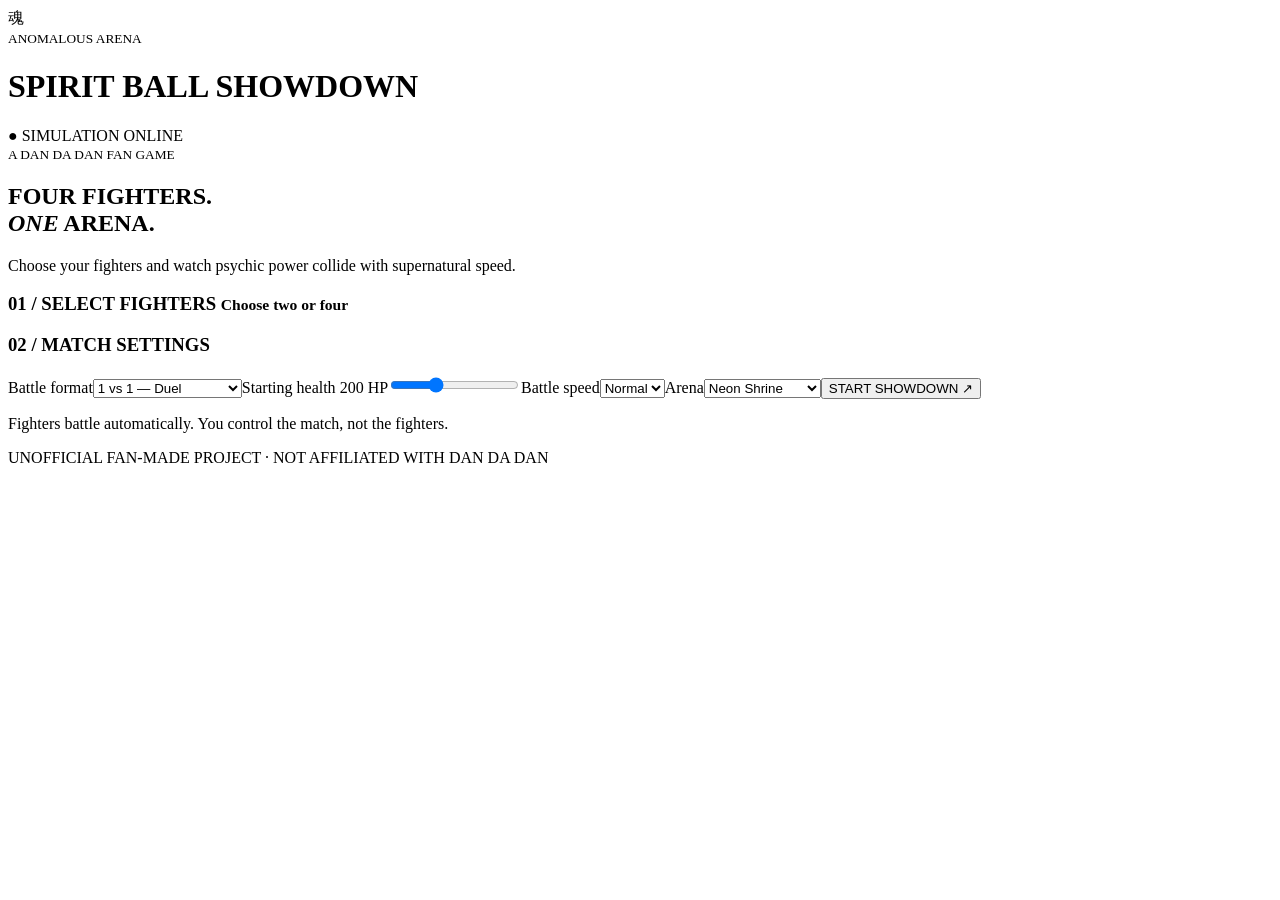
==== index.html @ b34b2144 "Add Spirit Ball Showdown game files" ====
<!doctype html>
<html lang="en"><head><meta charset="utf-8"><meta name="viewport" content="width=device-width,initial-scale=1"><title>Dandadan: Spirit Ball Showdown</title><link rel="stylesheet" href="style.css"></head>
<body><header><div class="mark">魂</div><div><small>ANOMALOUS ARENA</small><h1>SPIRIT BALL <b>SHOWDOWN</b></h1></div><span class="online">● SIMULATION ONLINE</span></header>
<main><section id="setup"><div class="intro"><small>A DAN DA DAN FAN GAME</small><h2>FOUR FIGHTERS.<br><em>ONE</em> ARENA.</h2><p>Choose your fighters and watch psychic power collide with supernatural speed.</p></div><div class="columns"><article><h3>01 / SELECT FIGHTERS <small>Choose two or four</small></h3><div id="roster" class="roster"></div></article><article class="settings"><h3>02 / MATCH SETTINGS</h3><label>Battle format<select id="mode"><option value="duel">1 vs 1 — Duel</option><option value="teams">2 vs 2 — Team Clash</option><option value="free">4-way — Free for All</option></select></label><label>Starting health <output id="hpout">200 HP</output><input id="hp" type="range" min="100" max="400" step="50" value="200"></label><label>Battle speed<select id="speed"><option value="1">Normal</option><option value="1.35">Fast</option><option value=".75">Chill</option></select></label><label>Arena<select id="arenaStyle"><option value="neon">Neon Shrine</option><option value="school">Midnight School</option><option value="cosmic">Cosmic Rift</option></select></label><button id="start" class="primary">START SHOWDOWN ↗</button><p class="hint">Fighters battle automatically. You control the match, not the fighters.</p></article></div></section>
<section id="battle" hidden><div class="bar"><div><small>LIVE MATCH</small><h2 id="matchTitle">SPIRIT CLASH</h2></div><nav><button id="pause">Ⅱ PAUSE</button><button id="restart">↻ RESTART</button><button id="back">← FIGHTERS</button></nav></div><div class="arena"><canvas id="game" width="1100" height="620"></canvas><div id="result" hidden><div><small>BATTLE COMPLETE</small><h2 id="winner">WINNER!</h2><p id="summary"></p><button id="rematch" class="primary">REMATCH ↻</button></div></div></div><div id="stats" class="stats"></div><p id="callout">The fighters are entering the arena...</p></section></main>
<footer>UNOFFICIAL FAN-MADE PROJECT · NOT AFFILIATED WITH DAN DA DAN</footer><script src="game.js"></script></body></html>
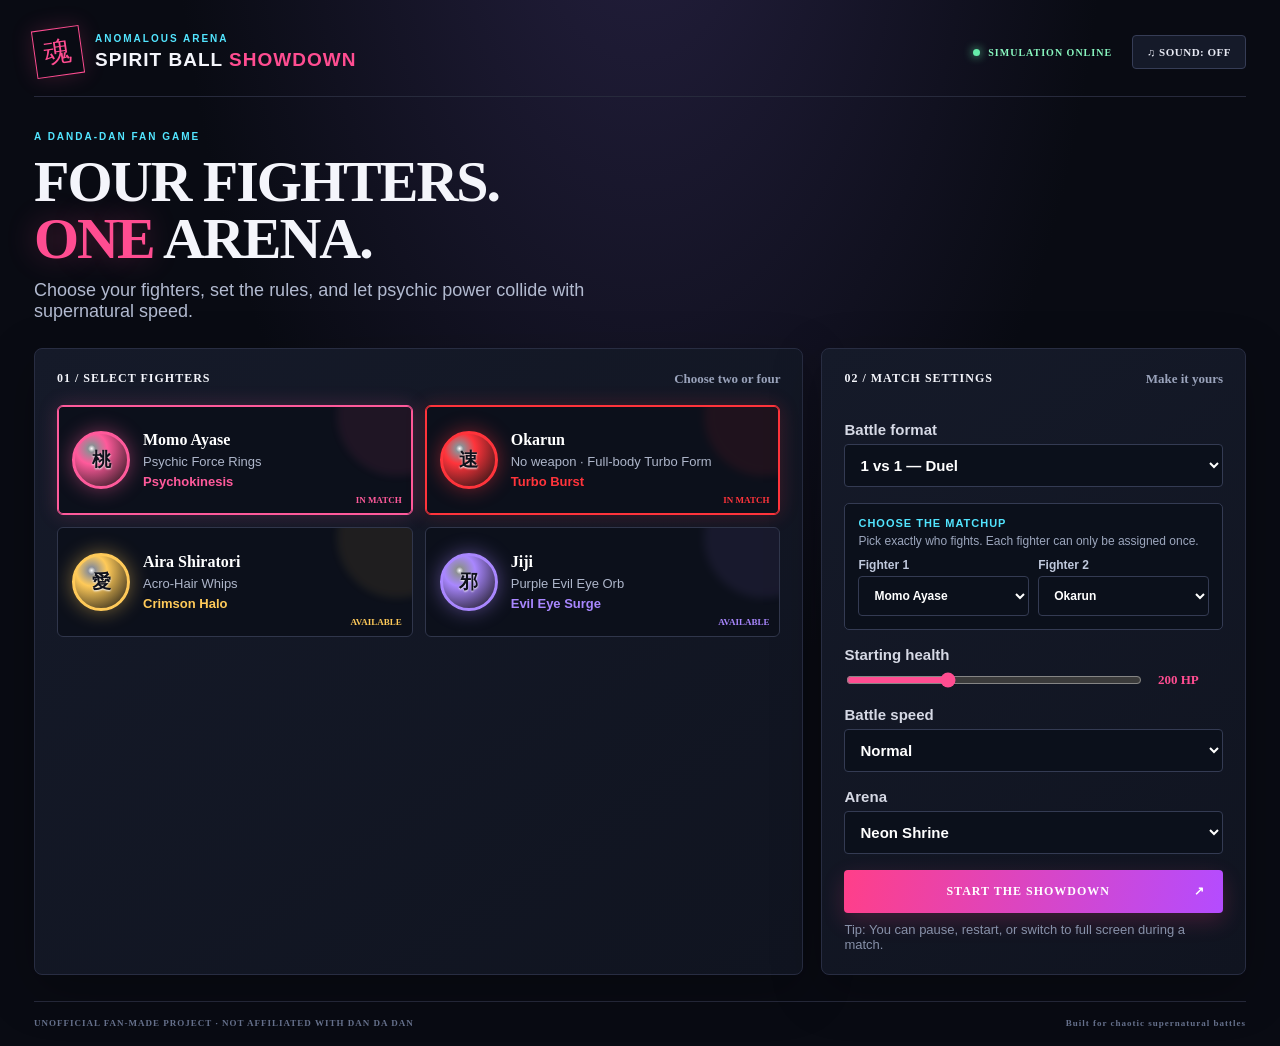
==== commit 09595e93: "Publish updated standalone game as GitHub Pages homepage" ====
--- a/index.html
+++ b/index.html
@@ -1,6 +1,324 @@
 <!doctype html>
-<html lang="en"><head><meta charset="utf-8"><meta name="viewport" content="width=device-width,initial-scale=1"><title>Dandadan: Spirit Ball Showdown</title><link rel="stylesheet" href="style.css"></head>
-<body><header><div class="mark">魂</div><div><small>ANOMALOUS ARENA</small><h1>SPIRIT BALL <b>SHOWDOWN</b></h1></div><span class="online">● SIMULATION ONLINE</span></header>
-<main><section id="setup"><div class="intro"><small>A DAN DA DAN FAN GAME</small><h2>FOUR FIGHTERS.<br><em>ONE</em> ARENA.</h2><p>Choose your fighters and watch psychic power collide with supernatural speed.</p></div><div class="columns"><article><h3>01 / SELECT FIGHTERS <small>Choose two or four</small></h3><div id="roster" class="roster"></div></article><article class="settings"><h3>02 / MATCH SETTINGS</h3><label>Battle format<select id="mode"><option value="duel">1 vs 1 — Duel</option><option value="teams">2 vs 2 — Team Clash</option><option value="free">4-way — Free for All</option></select></label><label>Starting health <output id="hpout">200 HP</output><input id="hp" type="range" min="100" max="400" step="50" value="200"></label><label>Battle speed<select id="speed"><option value="1">Normal</option><option value="1.35">Fast</option><option value=".75">Chill</option></select></label><label>Arena<select id="arenaStyle"><option value="neon">Neon Shrine</option><option value="school">Midnight School</option><option value="cosmic">Cosmic Rift</option></select></label><button id="start" class="primary">START SHOWDOWN ↗</button><p class="hint">Fighters battle automatically. You control the match, not the fighters.</p></article></div></section>
-<section id="battle" hidden><div class="bar"><div><small>LIVE MATCH</small><h2 id="matchTitle">SPIRIT CLASH</h2></div><nav><button id="pause">Ⅱ PAUSE</button><button id="restart">↻ RESTART</button><button id="back">← FIGHTERS</button></nav></div><div class="arena"><canvas id="game" width="1100" height="620"></canvas><div id="result" hidden><div><small>BATTLE COMPLETE</small><h2 id="winner">WINNER!</h2><p id="summary"></p><button id="rematch" class="primary">REMATCH ↻</button></div></div></div><div id="stats" class="stats"></div><p id="callout">The fighters are entering the arena...</p></section></main>
-<footer>UNOFFICIAL FAN-MADE PROJECT · NOT AFFILIATED WITH DAN DA DAN</footer><script src="game.js"></script></body></html>+<html lang="en">
+<head>
+<meta charset="utf-8">
+<meta name="viewport" content="width=device-width, initial-scale=1">
+<title>Dandadan: Spirit Ball Showdown</title>
+<style>
+*{box-sizing:border-box} :root{--bg:#090b13;--panel:#111522;--line:#282d42;--muted:#9aa3bb;--white:#f4f5fb;--pink:#ff4d91;--cyan:#52e5ff;--gold:#ffc857}
+body{margin:0;background:radial-gradient(ellipse at 50% -20%,#252040 0,#090b13 52%);color:var(--white);font-family:'Rajdhani',sans-serif;min-height:100vh}
+button,select,input{font:inherit}button{cursor:pointer}.app-shell{max-width:1500px;margin:auto;padding:24px 34px 18px}.topbar{display:flex;justify-content:space-between;align-items:center;border-bottom:1px solid #272a3c;padding:4px 0 20px}.brand{display:flex;gap:13px;align-items:center}.brand-mark{width:48px;height:48px;border:1px solid var(--pink);display:grid;place-items:center;color:var(--pink);font-size:28px;transform:rotate(-8deg);box-shadow:0 0 22px #ff4d9130}.eyebrow{font:700 10px 'Orbitron',sans-serif;letter-spacing:2px;color:var(--cyan)}h1,h2,p{margin:0}h1{font:900 19px 'Orbitron',sans-serif;letter-spacing:1px;margin-top:5px}h1 span{color:var(--pink)}.top-actions{display:flex;align-items:center;gap:20px}.live-dot{font:700 10px 'Orbitron';letter-spacing:1px;color:#89f7c0}.live-dot:before{content:"";display:inline-block;width:7px;height:7px;border-radius:50%;background:#66edaa;margin-right:8px;box-shadow:0 0 10px #66edaa}.ghost-btn{background:#151a29;border:1px solid #363d56;color:#e7e9f3;padding:10px 14px;font:700 11px 'Orbitron';letter-spacing:.5px;border-radius:4px}.ghost-btn:hover{border-color:var(--cyan);color:var(--cyan)}main{padding:34px 0 26px}.intro{margin-bottom:26px}.intro h2{font:900 clamp(34px,5vw,58px)/.98 'Orbitron';letter-spacing:-2px;margin:12px 0}.intro h2 em{font-style:normal;color:var(--pink);text-shadow:0 0 30px #ff4d9155}.intro p{font-size:18px;color:#b2bad0;max-width:600px}.setup-grid{display:grid;grid-template-columns:1.45fr .8fr;gap:18px}.setup-card{background:linear-gradient(145deg,#151a29,#101420);border:1px solid var(--line);padding:22px;border-radius:8px;box-shadow:0 15px 50px #0004}.section-heading{display:flex;justify-content:space-between;align-items:center;margin-bottom:18px;font:700 12px 'Orbitron';letter-spacing:1px}.section-heading small{font:600 13px 'Rajdhani';letter-spacing:0;color:var(--muted)}.fighter-grid{display:grid;grid-template-columns:repeat(2,minmax(0,1fr));gap:12px}.fighter-card{--accent:#fff;position:relative;text-align:left;display:flex;align-items:center;gap:13px;min-height:110px;padding:14px;background:#0c101b;border:1px solid #30364b;border-radius:6px;color:white;transition:.2s;overflow:hidden}.fighter-card:after{content:"";position:absolute;width:120px;height:120px;border-radius:50%;right:-45px;top:-50px;background:var(--accent);opacity:.08;filter:blur(4px)}.fighter-card.selected{border-color:var(--accent);box-shadow:inset 0 0 0 1px var(--accent),0 0 20px color-mix(in srgb,var(--accent),transparent 80%)}.fighter-orb{width:58px;height:58px;flex:none;border-radius:50%;display:grid;place-items:center;background:radial-gradient(circle at 32% 28%,white 0,#fff8 7%,var(--accent) 30%,#111 100%);border:3px solid var(--accent);box-shadow:0 0 20px color-mix(in srgb,var(--accent),transparent 55%);font:900 19px 'Orbitron';color:#10121c;text-shadow:0 1px 2px #fff}.fighter-info{position:relative;z-index:1}.fighter-info strong{display:block;font:700 16px 'Orbitron';margin-bottom:5px}.fighter-info small{color:#aeb6ca;font-size:13px;display:block}.fighter-info .power-name{color:var(--accent);font-weight:700;margin-top:5px}.select-mark{position:absolute;right:10px;bottom:9px;color:var(--accent);font:700 10px 'Orbitron'}.settings-card{display:flex;flex-direction:column;gap:16px}.settings-card label{display:block;color:#d6d9e5;font-weight:700;font-size:15px}.settings-card select{display:block;width:100%;margin-top:6px;background:#0b101b;color:white;border:1px solid #343b53;padding:11px;border-radius:4px}.range-row{display:flex;align-items:center;gap:14px;margin-top:7px}.range-row input{flex:1;accent-color:var(--pink)}.range-row output{font:700 13px 'Orbitron';color:var(--pink);min-width:65px}.primary-btn{border:0;border-radius:4px;background:linear-gradient(100deg,#ff3f89,#b44cff);color:white;padding:14px 18px;font:900 12px 'Orbitron';letter-spacing:1px;box-shadow:0 8px 22px #ff3f8933}.primary-btn:hover{filter:brightness(1.15);transform:translateY(-1px)}.primary-btn span{float:right}.hint{color:#8791a9;font-size:13px;margin-top:-7px}.hidden{display:none!important}.battle-toolbar{display:flex;justify-content:space-between;align-items:center;margin-bottom:15px}.battle-toolbar h2{font:900 22px 'Orbitron';margin-top:6px}.battle-controls{display:flex;gap:8px}.arena-wrap{position:relative;border:1px solid #333951;border-radius:7px;overflow:hidden;background:#070a13;box-shadow:0 20px 70px #0008}.arena-wrap canvas{display:block;width:100%;height:auto;aspect-ratio:1100/620}.countdown{position:absolute;inset:0;display:grid;place-items:center;font:900 110px 'Orbitron';color:white;text-shadow:0 0 35px var(--pink);background:#05071266}.fighter-status{display:grid;grid-template-columns:repeat(4,1fr);gap:10px;margin-top:13px}.status-card{background:#131827;border:1px solid #30364b;border-radius:5px;padding:10px 12px}.status-head{display:flex;justify-content:space-between;align-items:center;font:700 12px 'Orbitron';margin-bottom:8px}.hp-track{height:8px;background:#2a3042;border-radius:20px;overflow:hidden}.hp-fill{height:100%;border-radius:20px;transition:width .15s}.status-meta{display:flex;justify-content:space-between;color:#9ca6bd;font-size:12px;margin-top:6px}.battle-footer{display:flex;align-items:center;gap:20px;color:#a6afc4;font-size:12px;margin-top:12px}.battle-footer span:last-child{margin-left:auto;color:#e2e5ef}.legend-dot{display:inline-block;width:7px;height:7px;border-radius:50%;margin-right:6px}.hit{background:#ff507e}.power{background:#59e9ff}.result-overlay{position:absolute;inset:0;background:#050711d9;display:grid;place-items:center;backdrop-filter:blur(5px)}.result-card{text-align:center;background:#131827;border:1px solid #55506e;padding:36px 46px;border-radius:8px;box-shadow:0 0 60px #b44cff30}.result-card h2{font:900 clamp(26px,5vw,48px) 'Orbitron';color:var(--gold);margin:12px 0}.result-card p{color:#b4bdd0;margin-bottom:20px}.result-card .ghost-btn{margin-left:8px}footer{border-top:1px solid #272a3c;padding-top:16px;display:flex;justify-content:space-between;color:#65708b;font:600 9px 'Orbitron';letter-spacing:1px}
+@media(max-width:850px){.app-shell{padding:18px}.setup-grid{grid-template-columns:1fr}.top-actions .live-dot{display:none}.fighter-status{grid-template-columns:repeat(2,1fr)}.battle-toolbar{align-items:flex-start;gap:12px;flex-direction:column}.battle-controls{flex-wrap:wrap}.battle-footer{flex-wrap:wrap}.battle-footer span:last-child{margin-left:0;width:100%}}
+@media(max-width:520px){.fighter-grid{grid-template-columns:1fr}.topbar{align-items:flex-start}.brand-mark{width:38px;height:38px}.brand h1{font-size:14px}.top-actions{gap:5px}.top-actions .ghost-btn{font-size:9px;padding:8px}.app-shell{padding:14px}.setup-card{padding:15px}.section-heading small{font-size:11px}.result-card{padding:25px 16px}.result-card .ghost-btn{margin:8px 0 0}footer{gap:8px;flex-direction:column}}
+
+.matchup-picker{padding:13px;background:#0b101b;border:1px solid #343b53;border-radius:5px}.matchup-title{font:700 11px Orbitron,sans-serif;letter-spacing:1px;color:var(--cyan);margin-bottom:5px}.matchup-help{font-size:12px;color:#9ca6bd;margin-bottom:10px}.matchup-slots{display:grid;grid-template-columns:1fr 1fr;gap:9px}.matchup-slot label{font-size:12px!important;color:#bfc8dc!important}.matchup-slot select{margin-top:4px!important}.fighter-card{cursor:default}.fighter-card .select-mark{font-size:9px}.fighter-card.selected{border-color:var(--accent)}@media(max-width:520px){.matchup-slots{grid-template-columns:1fr}}
+
+</style>
+</head>
+<body>
+<div class="app-shell">
+  <header class="topbar">
+    <div class="brand"><span class="brand-mark">魂</span><div><div class="eyebrow">ANOMALOUS ARENA</div><h1>SPIRIT BALL <span>SHOWDOWN</span></h1></div></div>
+    <div class="top-actions"><span class="live-dot">SIMULATION ONLINE</span><button id="soundBtn" class="ghost-btn" aria-pressed="false">♫ SOUND: OFF</button></div>
+  </header>
+
+  <main>
+    <section id="setupPanel" class="setup-panel">
+      <div class="intro">
+        <div class="eyebrow">A DANDA-DAN FAN GAME</div>
+        <h2>FOUR FIGHTERS.<br><em>ONE</em> ARENA.</h2>
+        <p>Choose your fighters, set the rules, and let psychic power collide with supernatural speed.</p>
+      </div>
+      <div class="setup-grid">
+        <div class="setup-card">
+          <div class="section-heading"><span>01 / SELECT FIGHTERS</span><small>Choose two or four</small></div>
+          <div id="fighterGrid" class="fighter-grid"></div>
+        </div>
+        <div class="setup-card settings-card">
+          <div class="section-heading"><span>02 / MATCH SETTINGS</span><small>Make it yours</small></div>
+          <label>Battle format<select id="modeSelect"><option value="1v1">1 vs 1 — Duel</option><option value="2v2">2 vs 2 — Team Clash</option><option value="ffa">4-way — Free for All</option></select></label>
+          <div class="matchup-picker"><div class="matchup-title">CHOOSE THE MATCHUP</div><p class="matchup-help">Pick exactly who fights. Each fighter can only be assigned once.</p><div id="matchupSlots" class="matchup-slots"></div></div>
+          <label>Starting health <div class="range-row"><input id="healthInput" type="range" min="100" max="400" step="50" value="200"><output id="healthOut">200 HP</output></div></label>
+          <label>Battle speed<select id="speedSelect"><option value="1">Normal</option><option value="1.35">Fast</option><option value="0.75">Chill</option></select></label>
+          <label>Arena<select id="arenaSelect"><option value="neon">Neon Shrine</option><option value="school">Midnight School</option><option value="cosmic">Cosmic Rift</option></select></label>
+          <button id="startBtn" class="primary-btn">START THE SHOWDOWN <span>↗</span></button>
+          <p class="hint">Tip: You can pause, restart, or switch to full screen during a match.</p>
+        </div>
+      </div>
+    </section>
+
+    <section id="battlePanel" class="battle-panel hidden">
+      <div class="battle-toolbar">
+        <div><div class="eyebrow">LIVE MATCH</div><h2 id="matchTitle">SPIRIT CLASH</h2></div>
+        <div class="battle-controls"><button id="pauseBtn" class="ghost-btn">Ⅱ PAUSE</button><button id="restartBtn" class="ghost-btn">↻ RESTART</button><button id="fullBtn" class="ghost-btn">⛶ FULLSCREEN</button></div>
+      </div>
+      <div class="arena-wrap">
+        <canvas id="arena" width="1100" height="620" aria-label="Animated spirit ball battle arena"></canvas>
+        <div id="countdown" class="countdown hidden">3</div>
+        <div id="resultOverlay" class="result-overlay hidden"><div class="result-card"><div class="eyebrow">BATTLE COMPLETE</div><h2 id="winnerText">WINNER!</h2><p id="resultSub"></p><button id="againBtn" class="primary-btn">REMATCH ↻</button><button id="changeBtn" class="ghost-btn">CHANGE FIGHTERS</button></div></div>
+      </div>
+      <div id="fighterStatus" class="fighter-status"></div>
+      <div class="battle-footer"><span><i class="legend-dot hit"></i> HIT CONFIRMED</span><span><i class="legend-dot power"></i> SPECIAL ABILITY</span><span id="battleMessage">Waiting for the first clash...</span></div>
+    </section>
+  </main>
+  <footer><span>UNOFFICIAL FAN-MADE PROJECT · NOT AFFILIATED WITH DAN DA DAN</span><span>Built for chaotic supernatural battles</span></footer>
+</div>
+<script>
+(() => {
+"use strict";
+
+// Fighter data is the single source of truth for names, colors, stats, and signature powers.
+// Match state (position, velocity, health, cooldowns) is created fresh for every battle.
+const FIGHTERS = [
+ {id:"momo",name:"Momo Ayase",short:"桃",color:"#ff5a9b",team:0,weapon:"Psychic Force Rings",power:"Psychokinesis",desc:"Controls space and shoves rivals away.",hp:200,damage:13,speed:2.5,reach:1.05,special:"psychic"},
+ {id:"okarun",name:"Okarun",short:"速",color:"#ff343b",team:1,weapon:"No weapon · Full-body Turbo Form",power:"Turbo Burst",desc:"His entire transformed body is the hitbox; attacks land through full-body contact.",hp:200,damage:12,speed:3.5,reach:0,special:"turbo"},
+ {id:"aira",name:"Aira Shiratori",short:"愛",color:"#ffca59",team:0,weapon:"Acro-Hair Whips",power:"Crimson Halo",desc:"Whips a wide arc around her body.",hp:200,damage:11,speed:2.8,reach:1.3,special:"hair"},
+ {id:"jiji",name:"Jiji",short:"邪",color:"#a987ff",team:1,weapon:"Purple Evil Eye Orb",power:"Evil Eye Surge",desc:"A purple cursed-energy orb hovers beside him and erupts in a heavy burst.",hp:200,damage:15,speed:2.2,reach:0.35,special:"evil"}
+];
+const $ = id => document.getElementById(id);
+const canvas=$("arena"),ctx=canvas.getContext("2d");
+let selected=new Set(["momo","okarun"]), lineup=["momo","okarun","aira","jiji"], fighters=[], running=false, paused=false, over=false, raf=0, countdownTimer=0, battleToken=0, last=0, elapsed=0, speed=1, mode="1v1", sound=false, audioCtx=null, particles=[], floating=[], arenaStyle="neon", messageTimer=0, matchNumber=0;
+
+function renderSelection(){
+ const grid=$("fighterGrid"); grid.innerHTML="";
+ FIGHTERS.forEach(f=>{
+  const b=document.createElement("div"); b.className="fighter-card"+(selected.has(f.id)?" selected":""); b.style.setProperty("--accent",f.color);
+  b.innerHTML=`<span class="fighter-orb">${f.short}</span><span class="fighter-info"><strong>${f.name}</strong><small>${f.weapon}</small><small class="power-name">${f.power}</small></span><span class="select-mark">${selected.has(f.id)?"IN MATCH":"AVAILABLE"}</span>`;
+  grid.appendChild(b);
+ });
+}
+function renderMatchupSlots(){
+ const count=mode==="1v1"?2:4;
+ const labels=mode==="1v1"?["Fighter 1","Fighter 2"]:mode==="2v2"?["TEAM A · Fighter 1","TEAM A · Fighter 2","TEAM B · Fighter 1","TEAM B · Fighter 2"]:["Fighter 1","Fighter 2","Fighter 3","Fighter 4"];
+ const defaults=mode==="1v1"?["momo","okarun"]:lineup;
+ const slots=$("matchupSlots");slots.innerHTML="";
+ for(let i=0;i<count;i++){
+  const wrap=document.createElement("div");wrap.className="matchup-slot";
+  const label=document.createElement("label");label.textContent=labels[i];
+  const select=document.createElement("select");select.dataset.slot=String(i);select.setAttribute("aria-label",labels[i]);
+  FIGHTERS.forEach(f=>{const option=document.createElement("option");option.value=f.id;option.textContent=f.name;select.appendChild(option)});
+  select.value=defaults[i]||FIGHTERS[i].id;
+  select.addEventListener("change",()=>{syncMatchupSelection();renderSelection();refreshMatchupOptions()});
+  label.appendChild(select);wrap.appendChild(label);slots.appendChild(wrap);
+ }
+ syncMatchupSelection();refreshMatchupOptions();renderSelection();
+}
+function refreshMatchupOptions(){
+ const selects=[...$("matchupSlots").querySelectorAll("select")];
+ selects.forEach(current=>{const used=new Set(selects.filter(s=>s!==current).map(s=>s.value));[...current.options].forEach(o=>{o.disabled=used.has(o.value)})});
+}
+function syncMatchupSelection(){
+ const values=[...$("matchupSlots").querySelectorAll("select")].map(s=>s.value);
+ selected=new Set(values);if(mode==="2v2"||mode==="ffa")lineup=[...values,...lineup.slice(values.length)];
+}
+$("modeSelect").addEventListener("change",e=>{mode=e.target.value;renderMatchupSlots()});
+$("healthInput").addEventListener("input",e=>$("healthOut").textContent=e.target.value+" HP");
+$("soundBtn").addEventListener("click",()=>{sound=!sound;$("soundBtn").textContent="♫ SOUND: "+(sound?"ON":"OFF");$("soundBtn").setAttribute("aria-pressed",String(sound));if(sound)beep(440,.05)});
+
+function createFighter(def,index,health){
+ const angle=(Math.PI*2*index/selected.size)-Math.PI/2;
+ return {...def,x:550+Math.cos(angle)*245,y:310+Math.sin(angle)*190,vx:(Math.random()-.5)*3,vy:(Math.random()-.5)*3,r:def.id==="okarun"?44:29,hp:health,maxHp:health,rotation:Math.random()*6.28,spin:0.09,attackCd:0,specialCd:2+index*.5,flash:0,alive:true,damageDone:0,hits:0,team:mode==="2v2"?(index<2?0:1):index,knock:0};
+}
+function startBattle(){
+ cancelAnimationFrame(raf);clearTimeout(countdownTimer);battleToken++;const token=battleToken;
+ running=false;matchNumber++;mode=$("modeSelect").value;syncMatchupSelection();
+ const required=mode==="1v1"?2:4;
+ if(selected.size!==required){announce("Choose a different fighter for every slot.");return}
+ speed=Number($("speedSelect").value);arenaStyle=$("arenaSelect").value;over=false;paused=false;elapsed=0;particles=[];floating=[];
+ const health=Number($("healthInput").value), roster=[...selected].map(id=>FIGHTERS.find(f=>f.id===id));
+ if(roster.length!==required||roster.some(f=>!f)){announce("Please fill every fighter slot.");return}
+ fighters=roster.map((f,i)=>createFighter(f,i,health));
+ $("setupPanel").classList.add("hidden");$("battlePanel").classList.remove("hidden");$("resultOverlay").classList.add("hidden");$("countdown").classList.remove("hidden");$("pauseBtn").textContent="Ⅱ PAUSE";
+ $("matchTitle").textContent=mode==="1v1"?"ONE-ON-ONE DUEL":mode==="2v2"?"2V2 TEAM CLASH":"FOUR-WAY FREE FOR ALL";
+ renderStatus();drawArena();let count=3;$("countdown").textContent=count;
+ const tick=()=>{if(token!==battleToken)return;if(count>1){count--;$("countdown").textContent=count;countdownTimer=setTimeout(tick,650)}else{$("countdown").classList.add("hidden");running=true;last=performance.now();raf=requestAnimationFrame(loop)}};
+ countdownTimer=setTimeout(tick,650);
+}
+function alive(){return fighters.filter(f=>f.alive)}
+function enemiesOf(f){return alive().filter(o=>o!==f&&(mode!=="2v2"||o.team!==f.team))}
+function nearest(f){return enemiesOf(f).sort((a,b)=>Math.hypot(a.x-f.x,a.y-f.y)-Math.hypot(b.x-f.x,b.y-f.y))[0]}
+function loop(now){if(!running||paused||over)return;const dt=Math.min((now-last)/16.67,2.2)*speed;last=now;elapsed+=dt/60;update(dt);drawArena();if(mode==="2v2"?new Set(alive().map(f=>f.team)).size<=1:alive().length<=1){finishBattle();return}raf=requestAnimationFrame(loop)}
+function update(dt){
+ const aliveNow=alive();
+ fighters.forEach(f=>{
+  if(!f.alive)return;
+  f.attackCd-=dt/60;f.specialCd-=dt/60;f.flash=Math.max(0,f.flash-dt/60);f.rotation+=f.spin*dt;
+  const target=nearest(f);if(!target)return;
+  let dx=target.x-f.x,dy=target.y-f.y,dist=Math.hypot(dx,dy)||1,ux=dx/dist,uy=dy/dist;
+  // Lightweight steering and elastic arena physics create the bouncing Weapon Ball feel.
+  f.vx+=ux*.075*dt;f.vy+=uy*.075*dt;
+  const max=f.speed*1.55;let v=Math.hypot(f.vx,f.vy);if(v>max){f.vx=f.vx/v*max;f.vy=f.vy/v*max}
+  f.x+=f.vx*dt;f.y+=f.vy*dt;
+  if(f.x<f.r+22){f.x=f.r+22;f.vx=Math.abs(f.vx)*.92;burst(f.x,f.y,f.color,5)}
+  if(f.x>canvas.width-f.r-22){f.x=canvas.width-f.r-22;f.vx=-Math.abs(f.vx)*.92;burst(f.x,f.y,f.color,5)}
+  if(f.y<f.r+22){f.y=f.r+22;f.vy=Math.abs(f.vy)*.92;burst(f.x,f.y,f.color,5)}
+  if(f.y>canvas.height-f.r-22){f.y=canvas.height-f.r-22;f.vy=-Math.abs(f.vy)*.92;burst(f.x,f.y,f.color,5)}
+  // Spin speed slowly rises, making the weapon more dangerous as the fight goes on.
+  f.spin=Math.min(.28,f.spin+.000015*dt);
+  if(dist<f.r+target.r+(f.id==="okarun"?0:f.reach*23)&&f.attackCd<=0){attack(f,target,false)}
+  if(f.specialCd<=0){special(f,target)}
+ });
+ // Separate overlapping fighters and resolve contact damage.
+ for(let i=0;i<fighters.length;i++)for(let j=i+1;j<fighters.length;j++){
+  const a=fighters[i],b=fighters[j];if(!a.alive||!b.alive)continue;
+  let dx=b.x-a.x,dy=b.y-a.y,d=Math.hypot(dx,dy)||1,min=a.r+b.r+2;
+  if(d<min){let nx=dx/d,ny=dy/d,overlap=min-d;a.x-=nx*overlap*.5;a.y-=ny*overlap*.5;b.x+=nx*overlap*.5;b.y+=ny*overlap*.5;let rel=(b.vx-a.vx)*nx+(b.vy-a.vy)*ny;if(rel<0){a.vx+=nx*rel*.72;b.vx-=nx*rel*.72;a.vy+=ny*rel*.72;b.vy-=ny*rel*.72}}
+ }
+ particles.forEach(p=>{p.x+=p.vx*dt;p.y+=p.vy*dt;p.life-=.025*dt;p.vx*=.985;p.vy*=.985});particles=particles.filter(p=>p.life>0);
+ floating.forEach(p=>{p.y-=.7*dt;p.life-=.018*dt});floating=floating.filter(p=>p.life>0);
+ if(messageTimer>0)messageTimer-=dt/60;else $("battleMessage").textContent="The fighters are reading each other's moves...";
+ if(Math.floor(elapsed*2)!==Math.floor((elapsed-dt/60)*2))renderStatus();
+}
+function attack(a,b,special){
+ const base=a.damage*(1+Math.min(.45,a.hits*.018))*(special?1.8:1);
+ const damage=Math.round(base*(.85+Math.random()*.3));
+ b.hp=Math.max(0,b.hp-damage);b.flash=.16;b.vx+=(b.x-a.x)/(Math.hypot(b.x-a.x,b.y-a.y)||1)*(special?8:4);b.vy+=(b.y-a.y)/(Math.hypot(b.x-a.x,b.y-a.y)||1)*(special?8:4);
+ a.damageDone+=damage;a.hits++;a.attackCd=special?.5:.42;a.spin=Math.min(.28,a.spin+.002);
+ burst((a.x+b.x)/2,(a.y+b.y)/2,special?"#ffffff":a.color,special?25:12);floating.push({x:b.x,y:b.y-32,text:"-"+damage,life:1,color:special?"#fff":a.color});
+ if(sound)beep(special?760:280,.045);
+ if(b.hp<=0){b.alive=false;burst(b.x,b.y,b.color,42);announce(`${b.name} has been knocked out!`)}
+ if(special)announce(`${a.name}: ${a.power}!`);
+}
+function special(f,target){
+ f.specialCd=8+Math.random()*2;
+ if(f.special==="psychic"){
+  fighters.filter(o=>o.alive&&o!==f&&(mode!=="2v2"||o.team!==f.team)&&Math.hypot(o.x-f.x,o.y-f.y)<235).forEach(o=>{attack(f,o,true);o.vx+=(o.x-f.x)*.035;o.vy+=(o.y-f.y)*.035});
+  burst(f.x,f.y,"#ff9bc2",55);
+ }else if(f.special==="turbo"){
+  const d=Math.hypot(target.x-f.x,target.y-f.y)||1;f.vx+=(target.x-f.x)/d*12;f.vy+=(target.y-f.y)/d*12;f.spin=Math.min(.3,f.spin+.07);attack(f,target,true);burst(f.x,f.y,"#5de5ff",35);
+ }else if(f.special==="hair"){
+  fighters.filter(o=>o.alive&&o!==f&&(mode!=="2v2"||o.team!==f.team)&&Math.hypot(o.x-f.x,o.y-f.y)<170).forEach(o=>attack(f,o,true));
+  burst(f.x,f.y,"#ffca59",48);
+ }else{
+  const d=Math.hypot(target.x-f.x,target.y-f.y)||1;f.vx+=(target.x-f.x)/d*6;f.vy+=(target.y-f.y)/d*6;
+  attack(f,target,true);target.flash=.3;burst(target.x,target.y,"#a987ff",50);
+ }
+}
+function announce(text){$("battleMessage").textContent=text;messageTimer=2.4}
+function burst(x,y,color,n){for(let i=0;i<n;i++){const a=Math.random()*Math.PI*2,s=1+Math.random()*5;particles.push({x,y,vx:Math.cos(a)*s,vy:Math.sin(a)*s,life:.5+Math.random()*.6,color,r:1+Math.random()*3})}}
+function drawArena(){
+ const w=canvas.width,h=canvas.height;ctx.clearRect(0,0,w,h);
+ const bg=ctx.createLinearGradient(0,0,w,h);bg.addColorStop(0,arenaStyle==="cosmic"?"#11102e":arenaStyle==="school"?"#111522":"#10182b");bg.addColorStop(1,"#060812");ctx.fillStyle=bg;ctx.fillRect(0,0,w,h);
+ // Arena grid, glowing perimeter and decorative sigils.
+ ctx.save();ctx.strokeStyle=arenaStyle==="cosmic"?"#7868d633":arenaStyle==="school"?"#69a6a633":"#50dff233";ctx.lineWidth=1;
+ for(let x=22;x<w;x+=44){ctx.beginPath();ctx.moveTo(x,20);ctx.lineTo(x,h-20);ctx.stroke()}for(let y=22;y<h;y+=44){ctx.beginPath();ctx.moveTo(20,y);ctx.lineTo(w-20,y);ctx.stroke()}
+ ctx.strokeStyle="#64dff277";ctx.lineWidth=3;ctx.strokeRect(18,18,w-36,h-36);ctx.shadowBlur=20;ctx.shadowColor="#50dfff";ctx.strokeRect(18,18,w-36,h-36);ctx.restore();
+ ctx.save();ctx.globalAlpha=.13;ctx.strokeStyle="#d5c4ff";ctx.lineWidth=2;for(let r=80;r<360;r+=70){ctx.beginPath();ctx.arc(w/2,h/2,r,0,Math.PI*2);ctx.stroke()}ctx.restore();
+ // Team color marker on floor.
+ fighters.forEach(f=>{if(!f.alive)return;drawFighter(f)});
+ particles.forEach(p=>{ctx.globalAlpha=Math.max(0,p.life);ctx.fillStyle=p.color;ctx.beginPath();ctx.arc(p.x,p.y,p.r,0,Math.PI*2);ctx.fill()});ctx.globalAlpha=1;
+ floating.forEach(p=>{ctx.globalAlpha=Math.max(0,p.life);ctx.fillStyle=p.color;ctx.font="900 20px Orbitron";ctx.textAlign="center";ctx.shadowBlur=12;ctx.shadowColor=p.color;ctx.fillText(p.text,p.x,p.y);ctx.shadowBlur=0});ctx.globalAlpha=1;
+ ctx.textAlign="left";ctx.fillStyle="#ffffff55";ctx.font="700 11px Orbitron";ctx.fillText("SPIRIT ARENA // MATCH "+String(matchNumber).padStart(3,"0"),32,canvas.height-30);
+}
+function drawFighter(f){
+ const c=ctx;c.save();c.translate(f.x,f.y);
+ c.shadowBlur=30;c.shadowColor=f.id==="okarun"?"#ff202a":f.color;c.fillStyle=f.id==="okarun"?"#ff202a":f.color;c.globalAlpha=.2;c.beginPath();c.arc(0,0,f.r+10,0,Math.PI*2);c.fill();c.globalAlpha=1;c.shadowBlur=0;
+ if(f.id==="okarun"){
+  // Okarun is a full transformed character, not a ball carrying a weapon.
+  // The complete silhouette is contained by the enlarged circular body hitbox (f.r).
+  drawOkarunForm(c,f);
+ }else{
+  if(f.id==="jiji")drawJijiOrb(c,f);else drawSignatureWeapon(c,f);
+  const g=c.createRadialGradient(-10,-12,2,0,0,f.r+2);g.addColorStop(0,"#ffffff");g.addColorStop(.18,f.flash?"#fff":f.color);g.addColorStop(1,"#151522");c.fillStyle=g;c.beginPath();c.arc(0,0,f.r,0,Math.PI*2);c.fill();c.lineWidth=3;c.strokeStyle=f.color;c.stroke();
+  c.fillStyle="#10121b";c.font="900 20px Orbitron";c.textAlign="center";c.textBaseline="middle";c.fillText(f.short,0,1);
+ }
+ c.restore();
+}
+
+function drawOkarunForm(c,f){
+ const r=f.r;c.save();c.lineJoin="round";c.lineCap="round";
+ // Dark shoulders and coat make the entire transformed body visible as one fighter.
+ c.fillStyle="#17151d";c.strokeStyle="#09080d";c.lineWidth=3;
+ c.beginPath();c.moveTo(-r*.58,-r*.12);c.quadraticCurveTo(-r*.92,r*.12,-r*.98,r*.78);c.quadraticCurveTo(-r*.48,r*.96,0,r*.88);c.quadraticCurveTo(r*.55,r*.98,r*.98,r*.76);c.quadraticCurveTo(r*.88,r*.12,r*.56,-r*.12);c.closePath();c.fill();c.stroke();
+ // White/gray Turbo Granny flame hair with the vivid red edge from the reference.
+ c.shadowColor="#ff242b";c.shadowBlur=12;c.fillStyle="#d9dadd";c.strokeStyle="#ef252b";c.lineWidth=5;
+ c.beginPath();c.moveTo(-r*.58,-r*.16);
+ c.quadraticCurveTo(-r*.95,-r*.36,-r*.82,-r*.82);
+ c.quadraticCurveTo(-r*.55,-r*.68,-r*.5,-r*.98);
+ c.quadraticCurveTo(-r*.22,-r*.88,-r*.12,-r*.99);
+ c.quadraticCurveTo(r*.02,-r*.83,r*.19,-r*.98);
+ c.quadraticCurveTo(r*.34,-r*.82,r*.52,-r*.96);
+ c.quadraticCurveTo(r*.56,-r*.7,r*.84,-r*.84);
+ c.quadraticCurveTo(r*.96,-r*.38,r*.58,-r*.13);
+ c.quadraticCurveTo(r*.48,-r*.28,r*.28,-r*.35);
+ c.lineTo(0,-r*.13);c.lineTo(-r*.28,-r*.35);c.quadraticCurveTo(-r*.46,-r*.28,-r*.58,-r*.16);c.closePath();c.fill();c.stroke();c.shadowBlur=0;
+ // Inner flame highlights and red streaks.
+ c.strokeStyle="#f8f8f8";c.lineWidth=5;c.beginPath();
+ c.moveTo(-r*.55,-r*.3);c.quadraticCurveTo(-r*.42,-r*.62,-r*.32,-r*.84);
+ c.moveTo(-r*.08,-r*.3);c.quadraticCurveTo(-r*.02,-r*.62,r*.08,-r*.88);
+ c.moveTo(r*.34,-r*.32);c.quadraticCurveTo(r*.48,-r*.58,r*.62,-r*.75);c.stroke();
+ c.strokeStyle="#ff252b";c.lineWidth=3;c.beginPath();c.moveTo(-r*.34,-r*.36);c.quadraticCurveTo(-r*.18,-r*.58,-r*.2,-r*.78);c.moveTo(r*.18,-r*.34);c.quadraticCurveTo(r*.3,-r*.58,r*.27,-r*.78);c.stroke();
+ // Face shadow and the iconic black mask.
+ c.fillStyle="#aeb0b4";c.beginPath();c.ellipse(0,r*.12,r*.53,r*.48,0,0,Math.PI*2);c.fill();
+ c.fillStyle="#08090d";c.strokeStyle="#030407";c.lineWidth=2;c.beginPath();
+ c.moveTo(-r*.53,-r*.02);c.quadraticCurveTo(-r*.34,-r*.25,0,-r*.18);c.quadraticCurveTo(r*.36,-r*.25,r*.53,-r*.02);
+ c.lineTo(r*.43,r*.48);c.quadraticCurveTo(0,r*.78,-r*.43,r*.48);c.closePath();c.fill();c.stroke();
+ // Narrow, fierce red eyes.
+ c.fillStyle="#fff";c.beginPath();c.moveTo(-r*.43,r*.02);c.lineTo(-r*.08,r*.09);c.lineTo(-r*.25,r*.22);c.closePath();c.fill();
+ c.beginPath();c.moveTo(r*.43,r*.02);c.lineTo(r*.08,r*.09);c.lineTo(r*.25,r*.22);c.closePath();c.fill();
+ c.fillStyle="#ed2029";c.beginPath();c.ellipse(-r*.25,r*.13,r*.075,r*.09,0,0,Math.PI*2);c.ellipse(r*.25,r*.13,r*.075,r*.09,0,0,Math.PI*2);c.fill();
+ c.fillStyle="#090a0e";c.beginPath();c.moveTo(-r*.12,r*.3);c.lineTo(0,r*.22);c.lineTo(r*.12,r*.3);c.lineTo(0,r*.43);c.closePath();c.fill();
+ // Dense vertical teeth grin, the most recognizable part of this Turbo form.
+ c.fillStyle="#f0f0ed";c.strokeStyle="#999ba0";c.lineWidth=1.2;c.beginPath();c.moveTo(-r*.4,r*.36);c.quadraticCurveTo(0,r*.29,r*.4,r*.36);c.lineTo(r*.32,r*.67);c.quadraticCurveTo(0,r*.82,-r*.32,r*.67);c.closePath();c.fill();c.stroke();
+ c.strokeStyle="#777b82";c.lineWidth=1.3;for(let i=-3;i<=3;i++){const x=i*r*.095;c.beginPath();c.moveTo(x,r*.35+Math.abs(i)*r*.006);c.lineTo(x,r*.69-Math.abs(i)*r*.018);c.stroke()}
+ // Small side details and red aura accents.
+ c.strokeStyle="#ff3339";c.lineWidth=2;c.beginPath();c.moveTo(-r*.58,-r*.05);c.lineTo(-r*.7,r*.25);c.moveTo(r*.58,-r*.05);c.lineTo(r*.7,r*.25);c.stroke();
+ c.restore();
+}
+
+function drawSignatureWeapon(c,f){
+ c.save();c.rotate(f.rotation);c.lineCap="round";c.lineJoin="round";c.strokeStyle=f.color;c.fillStyle=f.color;c.shadowBlur=17;c.shadowColor=f.color;
+ const r=f.r+12;
+ if(f.id==="momo"){
+  // Momo: twin psychic rings with a bright floating focus point.
+  c.lineWidth=5;c.beginPath();c.arc(0,0,r,-1.05,.95);c.stroke();
+  c.lineWidth=2;c.beginPath();c.arc(0,0,r+7,-.88,.78);c.stroke();
+  c.fillStyle="#fff";c.beginPath();c.arc(r+1,0,5,0,Math.PI*2);c.fill();
+  c.fillStyle=f.color;c.beginPath();c.arc(r+8,-7,2.5,0,Math.PI*2);c.fill();
+ }else if(f.id==="aira"){
+  // Aira: three flowing hair-whip ribbons curling around the orb.
+  [-.24,0,.24].forEach((offset,i)=>{c.lineWidth=4-i*.7;c.beginPath();c.moveTo(r*.15,-r*.72+offset*35);c.bezierCurveTo(r*.85,-r*.95+offset*25,r*1.2,-r*.2+offset*20,r*.78,.05+offset*38);c.bezierCurveTo(r*1.28,r*.55+offset*25,r*.7,r*.92+offset*20,r*.28,r*.72+offset*30);c.stroke()});
+  c.fillStyle="#fff";c.beginPath();c.arc(r*.95,-r*.25,4,0,Math.PI*2);c.fill();
+ }
+ c.restore();
+}
+
+function drawJijiOrb(c,f){
+ // Jiji has no weapon: a small Evil Eye orb of purple cursed energy floats beside him.
+ const x=f.r*.92,y=-f.r*.72,r=f.r*.34,pulse=1+Math.sin(f.rotation*2)*.09;
+ c.save();c.translate(x,y);c.scale(pulse,pulse);
+ c.globalAlpha=.34;c.fillStyle="#a56bff";c.shadowColor="#a56bff";c.shadowBlur=30;
+ c.beginPath();c.arc(0,0,r*1.85,0,Math.PI*2);c.fill();
+ c.globalAlpha=1;c.shadowBlur=22;c.lineWidth=2;c.strokeStyle="#e7caff";
+ c.beginPath();c.arc(0,0,r*1.28,0,Math.PI*2);c.stroke();
+ const orb=c.createRadialGradient(-r*.35,-r*.4,1,0,0,r);
+ orb.addColorStop(0,"#fff4ff");orb.addColorStop(.22,"#d8aaff");orb.addColorStop(.58,"#963cff");orb.addColorStop(1,"#31005f");
+ c.fillStyle=orb;c.beginPath();c.arc(0,0,r,0,Math.PI*2);c.fill();
+ c.shadowBlur=0;c.fillStyle="#fff";c.beginPath();c.arc(-r*.3,-r*.34,r*.16,0,Math.PI*2);c.fill();
+ c.restore();
+}
+
+function renderStatus(){
+ $("fighterStatus").innerHTML=fighters.map(f=>`<div class="status-card"><div class="status-head"><span style="color:${f.color}">${f.name}</span><span>${Math.ceil(f.hp)} / ${f.maxHp}</span></div><div class="hp-track"><div class="hp-fill" style="width:${Math.max(0,f.hp/f.maxHp*100)}%;background:${f.color}"></div></div><div class="status-meta"><span>${f.alive?"IN THE FIGHT":"KNOCKED OUT"}</span><span>${f.damageDone} DMG</span></div></div>`).join("");
+}
+function finishBattle(){
+ running=false;over=true;cancelAnimationFrame(raf);
+ let winner;
+ if(mode==="2v2"){const survivors=alive();winner=survivors[0];if(winner&&survivors.length>1)$("winnerText").dataset.team="true";}
+ else winner=alive()[0];
+ $("winnerText").textContent=winner?winner.name+" WINS!":"DRAW!";
+ $("winnerText").style.color=winner?winner.color:"#fff";
+ $("resultSub").textContent=winner?`${winner.damageDone} total damage dealt · ${Math.ceil(winner.hp)} HP remaining`:"Everyone went down in the same clash.";
+ $("resultOverlay").classList.remove("hidden");renderStatus();if(sound)beep(880,.2);
+}
+function beep(freq,duration){try{audioCtx=audioCtx||new(window.AudioContext||window.webkitAudioContext)();const o=audioCtx.createOscillator(),g=audioCtx.createGain();o.frequency.value=freq;o.type="sawtooth";g.gain.value=.025;o.connect(g);g.connect(audioCtx.destination);o.start();o.stop(audioCtx.currentTime+duration)}catch(e){}}
+$("startBtn").addEventListener("click",startBattle);
+$("pauseBtn").addEventListener("click",()=>{if(over)return;paused=!paused;if(paused){running=false;cancelAnimationFrame(raf);$("pauseBtn").textContent="▶ RESUME"}else{running=true;last=performance.now();$("pauseBtn").textContent="Ⅱ PAUSE";raf=requestAnimationFrame(loop)}});
+$("restartBtn").addEventListener("click",startBattle);$("againBtn").addEventListener("click",startBattle);
+$("changeBtn").addEventListener("click",()=>{battleToken++;clearTimeout(countdownTimer);running=false;cancelAnimationFrame(raf);$("battlePanel").classList.add("hidden");$("setupPanel").classList.remove("hidden");$("resultOverlay").classList.add("hidden")});
+$("fullBtn").addEventListener("click",()=>{const el=$("battlePanel");if(!document.fullscreenElement)el.requestFullscreen?.();else document.exitFullscreen?.()});
+renderMatchupSlots();drawArena();
+})();
+</script>
+</body>
+</html>
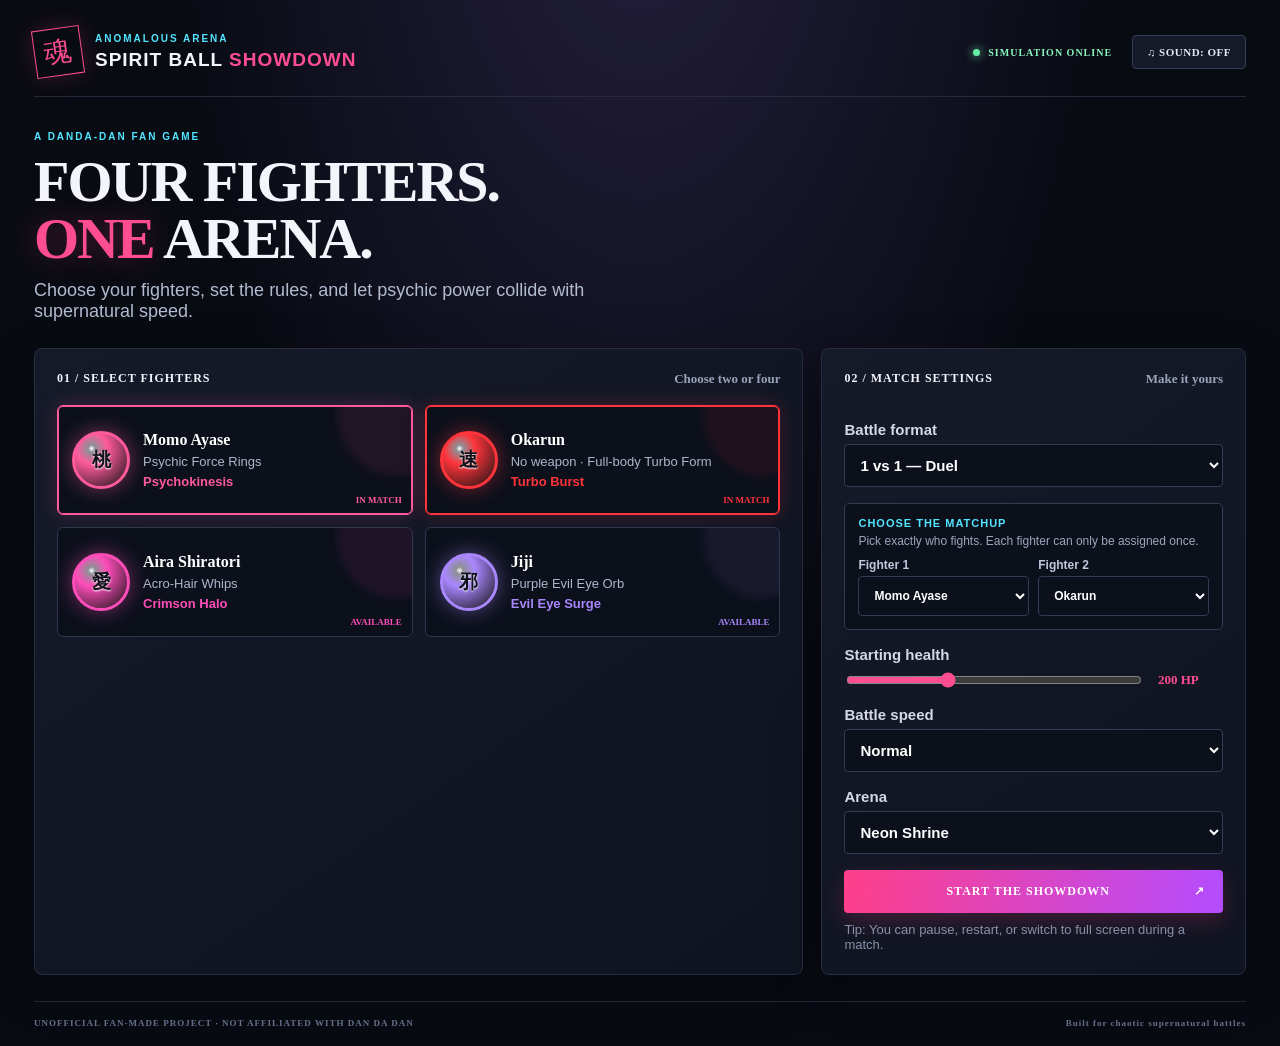
==== commit 53e082ee: "Improve fighter hit detection and make Aira's hair whips pink" ====
--- a/index.html
+++ b/index.html
@@ -72,7 +72,7 @@
 const FIGHTERS = [
  {id:"momo",name:"Momo Ayase",short:"桃",color:"#ff5a9b",team:0,weapon:"Psychic Force Rings",power:"Psychokinesis",desc:"Controls space and shoves rivals away.",hp:200,damage:13,speed:2.5,reach:1.05,special:"psychic"},
  {id:"okarun",name:"Okarun",short:"速",color:"#ff343b",team:1,weapon:"No weapon · Full-body Turbo Form",power:"Turbo Burst",desc:"His entire transformed body is the hitbox; attacks land through full-body contact.",hp:200,damage:12,speed:3.5,reach:0,special:"turbo"},
- {id:"aira",name:"Aira Shiratori",short:"愛",color:"#ffca59",team:0,weapon:"Acro-Hair Whips",power:"Crimson Halo",desc:"Whips a wide arc around her body.",hp:200,damage:11,speed:2.8,reach:1.3,special:"hair"},
+ {id:"aira",name:"Aira Shiratori",short:"愛",color:"#ff4dba",team:0,weapon:"Acro-Hair Whips",power:"Crimson Halo",desc:"Whips a wide arc around her body.",hp:200,damage:11,speed:2.8,reach:1.3,special:"hair"},
  {id:"jiji",name:"Jiji",short:"邪",color:"#a987ff",team:1,weapon:"Purple Evil Eye Orb",power:"Evil Eye Surge",desc:"A purple cursed-energy orb hovers beside him and erupts in a heavy burst.",hp:200,damage:15,speed:2.2,reach:0.35,special:"evil"}
 ];
 const $ = id => document.getElementById(id);
@@ -155,7 +155,9 @@
   if(f.y>canvas.height-f.r-22){f.y=canvas.height-f.r-22;f.vy=-Math.abs(f.vy)*.92;burst(f.x,f.y,f.color,5)}
   // Spin speed slowly rises, making the weapon more dangerous as the fight goes on.
   f.spin=Math.min(.28,f.spin+.000015*dt);
-  if(dist<f.r+target.r+(f.id==="okarun"?0:f.reach*23)&&f.attackCd<=0){attack(f,target,false)}
+  const targetHitRadius=target.r+(target.id==="momo"?18:0);
+  // Momo's visible body was being missed by close-range contact checks. Give her a forgiving collision margin so every fighter can land hits consistently.
+  if(dist<f.r+targetHitRadius+18+(f.id==="okarun"?8:f.reach*30)&&f.attackCd<=0){attack(f,target,false)}
   if(f.specialCd<=0){special(f,target)}
  });
  // Separate overlapping fighters and resolve contact damage.
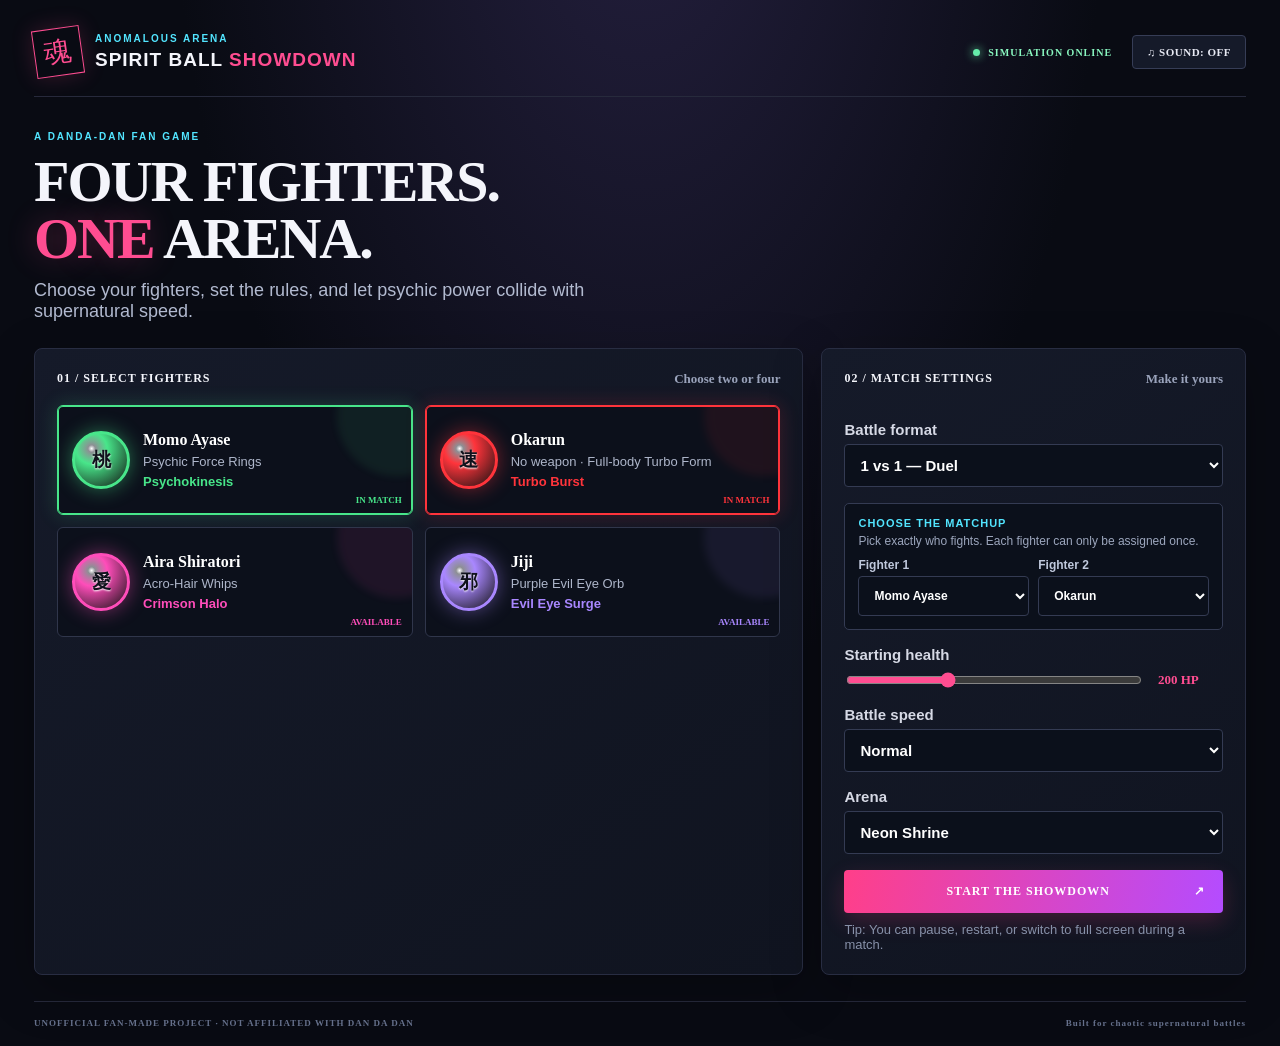
==== commit 8bcad895: "Change Momo's psychic weapon to green" ====
--- a/index.html
+++ b/index.html
@@ -70,7 +70,7 @@
 // Fighter data is the single source of truth for names, colors, stats, and signature powers.
 // Match state (position, velocity, health, cooldowns) is created fresh for every battle.
 const FIGHTERS = [
- {id:"momo",name:"Momo Ayase",short:"桃",color:"#ff5a9b",team:0,weapon:"Psychic Force Rings",power:"Psychokinesis",desc:"Controls space and shoves rivals away.",hp:200,damage:13,speed:2.5,reach:1.05,special:"psychic"},
+ {id:"momo",name:"Momo Ayase",short:"桃",color:"#48e68a",team:0,weapon:"Psychic Force Rings",power:"Psychokinesis",desc:"Controls space and shoves rivals away.",hp:200,damage:13,speed:2.5,reach:1.05,special:"psychic"},
  {id:"okarun",name:"Okarun",short:"速",color:"#ff343b",team:1,weapon:"No weapon · Full-body Turbo Form",power:"Turbo Burst",desc:"His entire transformed body is the hitbox; attacks land through full-body contact.",hp:200,damage:12,speed:3.5,reach:0,special:"turbo"},
  {id:"aira",name:"Aira Shiratori",short:"愛",color:"#ff4dba",team:0,weapon:"Acro-Hair Whips",power:"Crimson Halo",desc:"Whips a wide arc around her body.",hp:200,damage:11,speed:2.8,reach:1.3,special:"hair"},
  {id:"jiji",name:"Jiji",short:"邪",color:"#a987ff",team:1,weapon:"Purple Evil Eye Orb",power:"Evil Eye Surge",desc:"A purple cursed-energy orb hovers beside him and erupts in a heavy burst.",hp:200,damage:15,speed:2.2,reach:0.35,special:"evil"}
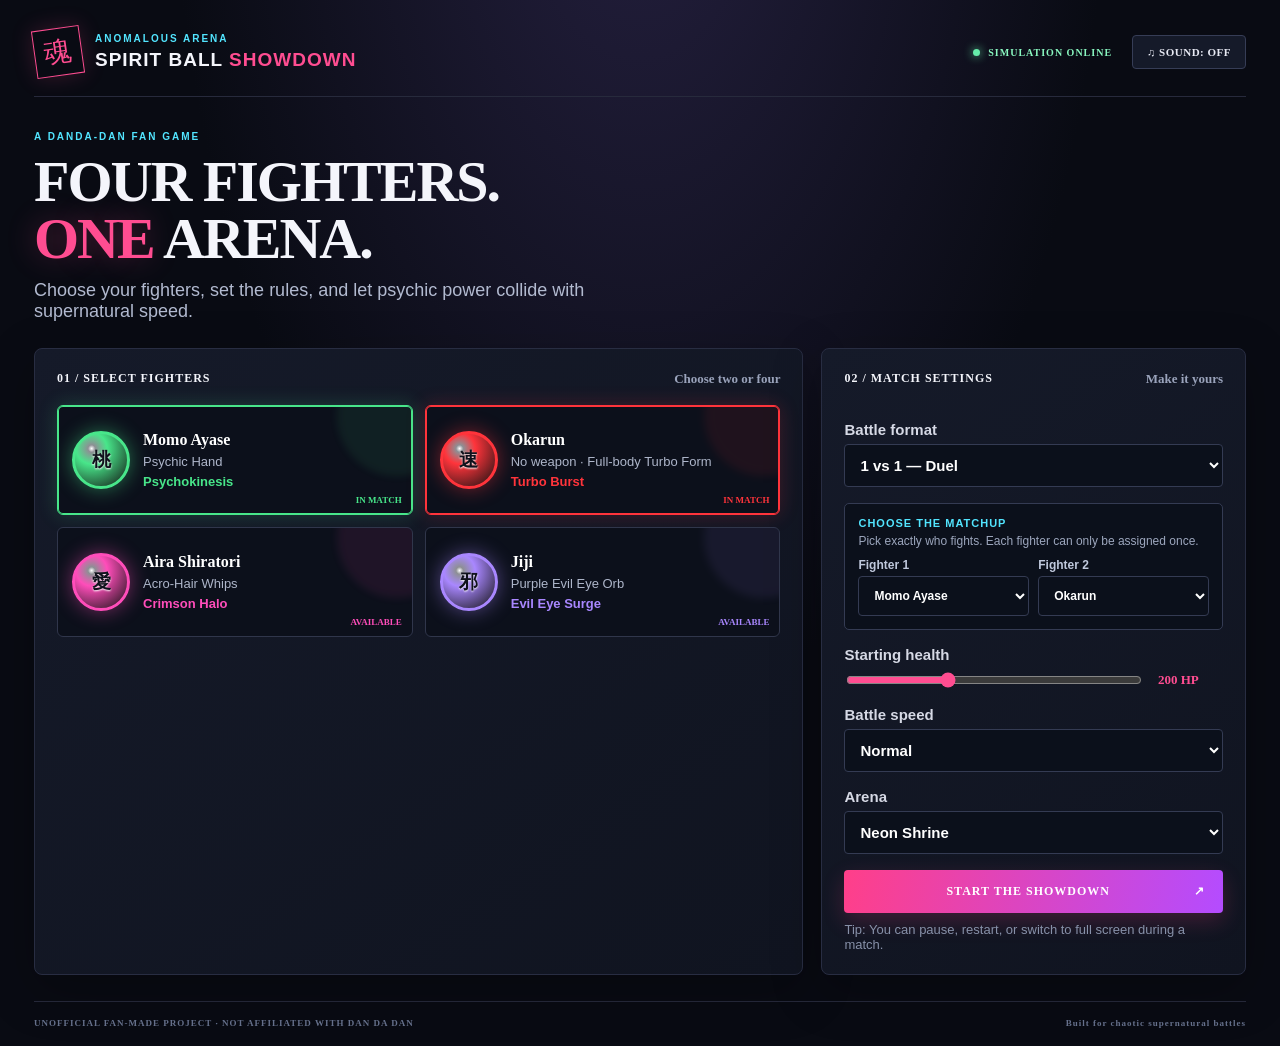
==== commit 97363b36: "Replace Momo's psychic rings with a psychic hand" ====
--- a/index.html
+++ b/index.html
@@ -70,7 +70,7 @@
 // Fighter data is the single source of truth for names, colors, stats, and signature powers.
 // Match state (position, velocity, health, cooldowns) is created fresh for every battle.
 const FIGHTERS = [
- {id:"momo",name:"Momo Ayase",short:"桃",color:"#48e68a",team:0,weapon:"Psychic Force Rings",power:"Psychokinesis",desc:"Controls space and shoves rivals away.",hp:200,damage:13,speed:2.5,reach:1.05,special:"psychic"},
+ {id:"momo",name:"Momo Ayase",short:"桃",color:"#48e68a",team:0,weapon:"Psychic Hand",power:"Psychokinesis",desc:"Controls space and shoves rivals away.",hp:200,damage:13,speed:2.5,reach:1.05,special:"psychic"},
  {id:"okarun",name:"Okarun",short:"速",color:"#ff343b",team:1,weapon:"No weapon · Full-body Turbo Form",power:"Turbo Burst",desc:"His entire transformed body is the hitbox; attacks land through full-body contact.",hp:200,damage:12,speed:3.5,reach:0,special:"turbo"},
  {id:"aira",name:"Aira Shiratori",short:"愛",color:"#ff4dba",team:0,weapon:"Acro-Hair Whips",power:"Crimson Halo",desc:"Whips a wide arc around her body.",hp:200,damage:11,speed:2.8,reach:1.3,special:"hair"},
  {id:"jiji",name:"Jiji",short:"邪",color:"#a987ff",team:1,weapon:"Purple Evil Eye Orb",power:"Evil Eye Surge",desc:"A purple cursed-energy orb hovers beside him and erupts in a heavy burst.",hp:200,damage:15,speed:2.2,reach:0.35,special:"evil"}
@@ -272,11 +272,48 @@
  c.save();c.rotate(f.rotation);c.lineCap="round";c.lineJoin="round";c.strokeStyle=f.color;c.fillStyle=f.color;c.shadowBlur=17;c.shadowColor=f.color;
  const r=f.r+12;
  if(f.id==="momo"){
-  // Momo: twin psychic rings with a bright floating focus point.
-  c.lineWidth=5;c.beginPath();c.arc(0,0,r,-1.05,.95);c.stroke();
-  c.lineWidth=2;c.beginPath();c.arc(0,0,r+7,-.88,.78);c.stroke();
-  c.fillStyle="#fff";c.beginPath();c.arc(r+1,0,5,0,Math.PI*2);c.fill();
-  c.fillStyle=f.color;c.beginPath();c.arc(r+8,-7,2.5,0,Math.PI*2);c.fill();
+  // Momo: a large turquoise psychic hand, inspired by her outstretched psychokinetic palm.
+  // It rotates with her fighter so the hand reads as her signature weapon in every direction.
+  c.save();c.translate(r*.35,0);
+  c.shadowColor="#8fffee";c.shadowBlur=24;
+  c.fillStyle="rgba(111,224,211,.78)";c.strokeStyle="#b9fff4";c.lineWidth=2.8;
+  c.beginPath();
+  // Wrist and palm.
+  c.moveTo(-r*.28,-r*.43);
+  c.quadraticCurveTo(r*.12,-r*.58,r*.48,-r*.43);
+  c.quadraticCurveTo(r*.75,-r*.35,r*.88,-r*.12);
+  // Index finger.
+  c.lineTo(r*1.52,-r*.83);
+  c.quadraticCurveTo(r*1.72,-r*1.02,r*1.84,-r*.88);
+  c.quadraticCurveTo(r*1.94,-r*.76,r*1.77,-r*.59);
+  // Middle finger.
+  c.lineTo(r*1.25,-r*.05);
+  c.lineTo(r*1.87,-r*.49);
+  c.quadraticCurveTo(r*2.08,-r*.61,r*2.17,-r*.43);
+  c.quadraticCurveTo(r*2.24,-r*.27,r*2.03,-r*.12);
+  // Ring and little fingers.
+  c.lineTo(r*1.28,r*.22);
+  c.lineTo(r*1.78,r*.03);
+  c.quadraticCurveTo(r*1.99,r*.01,r*2.04,r*.19);
+  c.quadraticCurveTo(r*2.07,r*.36,r*1.84,r*.45);
+  c.lineTo(r*1.17,r*.62);
+  c.lineTo(r*1.48,r*.57);
+  c.quadraticCurveTo(r*1.68,r*.63,r*1.64,r*.81);
+  c.quadraticCurveTo(r*1.59,r*.99,r*1.35,r*.95);
+  // Thumb and lower palm.
+  c.lineTo(r*.72,r*.69);
+  c.quadraticCurveTo(r*.48,r*.92,r*.22,r*.78);
+  c.lineTo(-r*.2,r*.52);
+  c.quadraticCurveTo(-r*.45,r*.12,-r*.28,-r*.43);
+  c.closePath();c.fill();c.stroke();
+  c.shadowBlur=0;
+  // Palm creases and glowing psychic contour lines.
+  c.strokeStyle="rgba(39,139,139,.72)";c.lineWidth=2;c.beginPath();
+  c.moveTo(r*.35,-r*.26);c.quadraticCurveTo(r*.78,r*.02,r*.82,r*.43);
+  c.moveTo(r*.12,r*.12);c.quadraticCurveTo(r*.48,r*.32,r*.67,r*.56);
+  c.moveTo(r*.83,-r*.12);c.quadraticCurveTo(r*1.08,-r*.22,r*1.28,-r*.37);
+  c.stroke();
+  c.restore();
  }else if(f.id==="aira"){
   // Aira: three flowing hair-whip ribbons curling around the orb.
   [-.24,0,.24].forEach((offset,i)=>{c.lineWidth=4-i*.7;c.beginPath();c.moveTo(r*.15,-r*.72+offset*35);c.bezierCurveTo(r*.85,-r*.95+offset*25,r*1.2,-r*.2+offset*20,r*.78,.05+offset*38);c.bezierCurveTo(r*1.28,r*.55+offset*25,r*.7,r*.92+offset*20,r*.28,r*.72+offset*30);c.stroke()});
